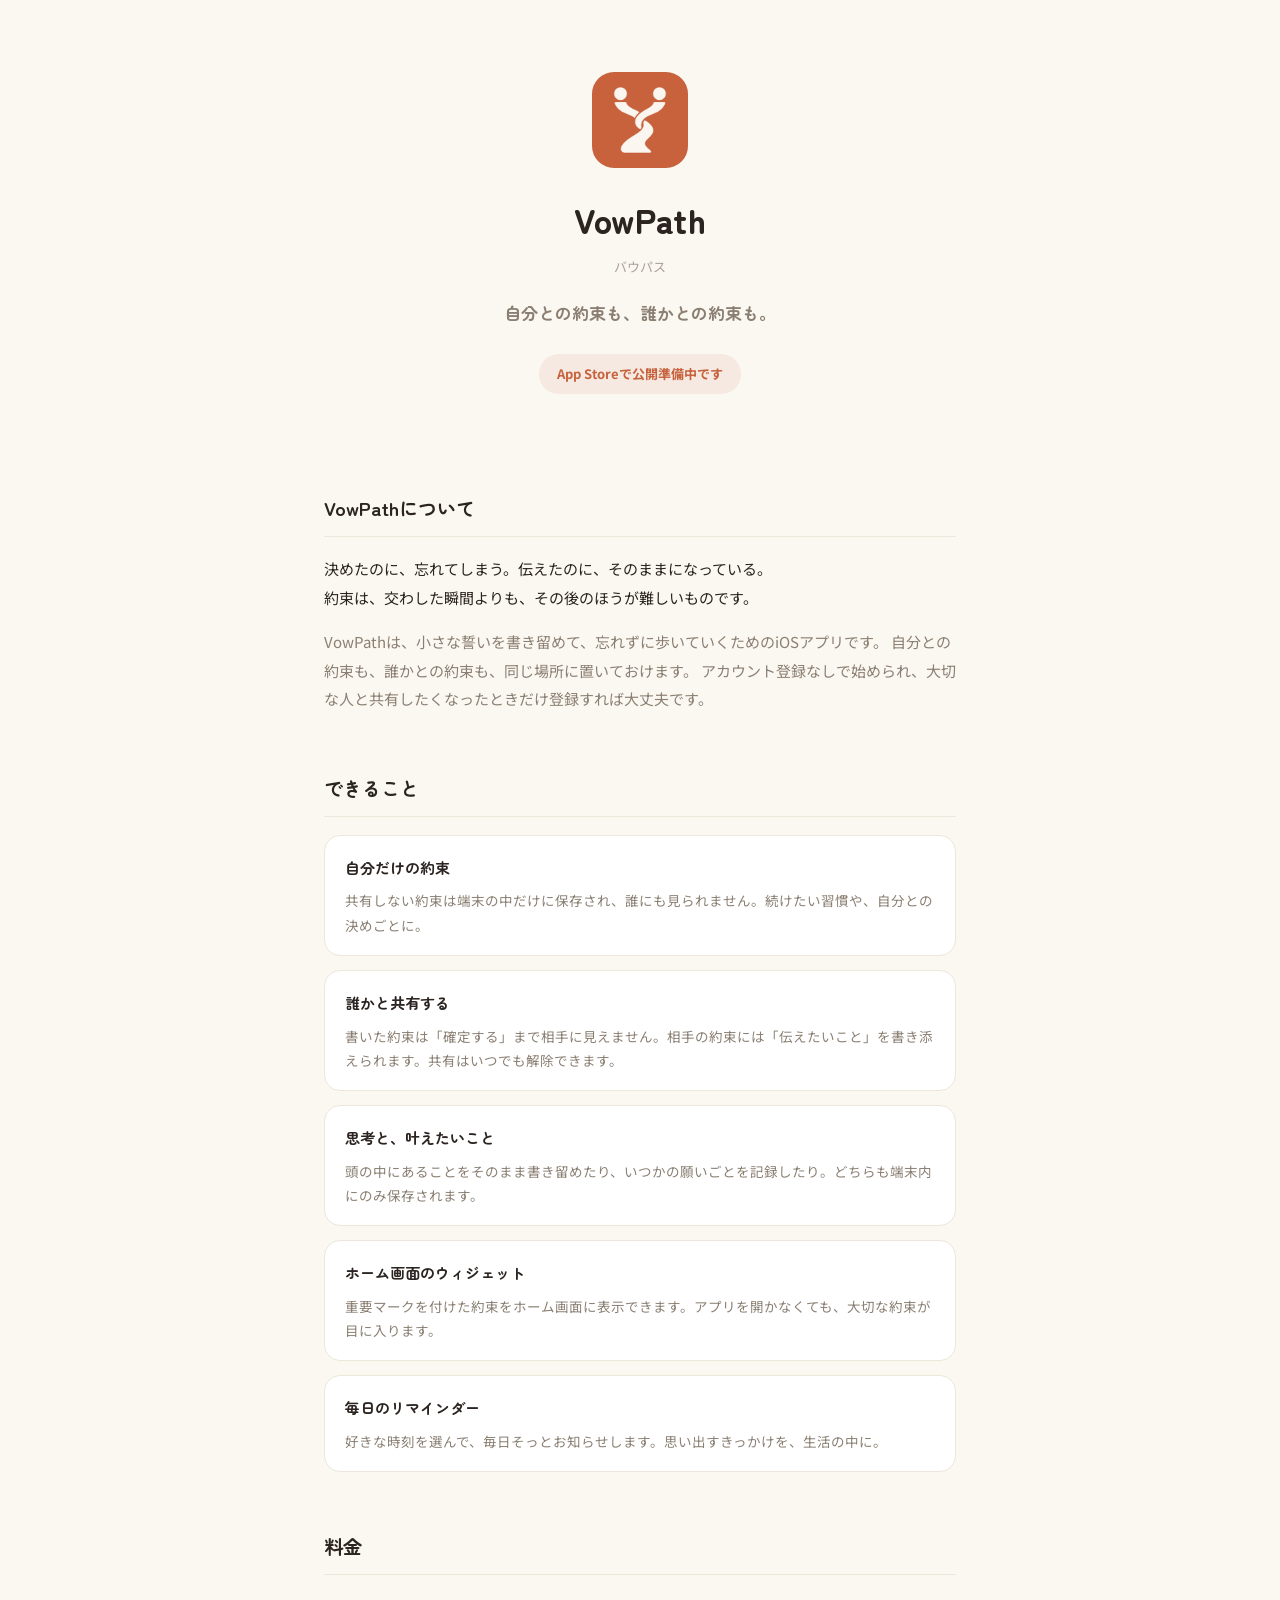
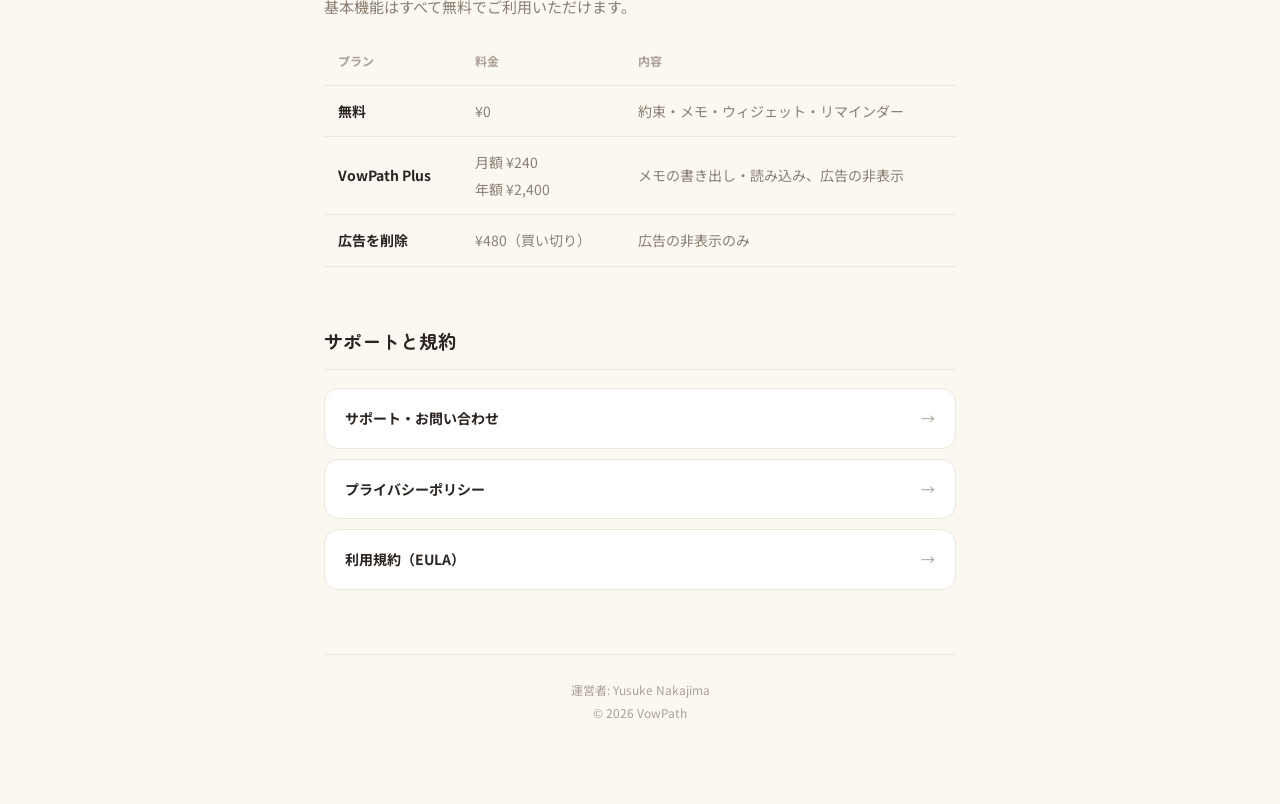
==== VowPath/index.html @ fac7d786 "Add VowPath landing page Serves as the marketing URL for the App Store listing, which is also the do" ====
<!doctype html>
<html lang="ja">
<meta charset="utf-8">
<meta name="viewport" content="width=device-width, initial-scale=1">
<title>VowPath（バウパス） — 約束を、忘れないために</title>
<meta name="description" content="自分との約束も、誰かとの約束も。書き留めて、忘れずにいるためのiOSアプリです。">
<link rel="icon" href="icon.png">
<link rel="stylesheet" href="https://fonts.googleapis.com/css2?family=Zen+Maru+Gothic:wght@500;700;900&family=Noto+Sans+JP:wght@400;500;700&display=swap">
<style>
  :root {
    --paper: #FBF7F1;
    --card: #FFFFFF;
    --ink: #2B2420;
    --ink-soft: #8A7F72;
    --muted: #ABA095;
    --line: #EDE6DB;
    --accent: #C7623D;
    --accent-soft: #F5E9E1;
    --green: #3E6B5C;
  }

  @media (prefers-color-scheme: dark) {
    :root:not([data-theme="light"]) {
      --paper: #1A1614;
      --card: #241E1B;
      --ink: #F2EBE3;
      --ink-soft: #B5A99B;
      --muted: #8A7F72;
      --line: #3A312C;
      --accent: #E0805C;
      --accent-soft: #3A2620;
      --green: #6FA891;
    }
  }

  :root[data-theme="dark"] {
    --paper: #1A1614;
    --card: #241E1B;
    --ink: #F2EBE3;
    --ink-soft: #B5A99B;
    --muted: #8A7F72;
    --line: #3A312C;
    --accent: #E0805C;
    --accent-soft: #3A2620;
    --green: #6FA891;
  }

  * { box-sizing: border-box; }

  body {
    margin: 0;
    background: var(--paper);
    color: var(--ink);
    font-family: "Noto Sans JP", "Hiragino Sans", sans-serif;
    line-height: 1.9;
    -webkit-font-smoothing: antialiased;
  }

  a { color: var(--accent); }

  .wrap { max-width: 680px; margin: 0 auto; padding: 0 24px 80px; }

  header.hero {
    text-align: center;
    padding: 72px 0 40px;
  }

  header.hero img.icon {
    width: 96px;
    height: 96px;
    border-radius: 22px;
    display: block;
    margin: 0 auto 20px;
  }

  h1 {
    font-family: "Zen Maru Gothic", "Hiragino Maru Gothic ProN", sans-serif;
    font-weight: 900;
    font-size: 34px;
    margin: 0 0 2px;
    letter-spacing: 0.01em;
  }

  .reading { font-size: 13px; color: var(--muted); margin: 0 0 18px; }

  .tagline {
    font-family: "Zen Maru Gothic", sans-serif;
    font-weight: 700;
    font-size: 17px;
    color: var(--ink-soft);
    margin: 0;
  }

  .status {
    display: inline-block;
    margin-top: 24px;
    background: var(--accent-soft);
    color: var(--accent);
    border-radius: 999px;
    padding: 8px 18px;
    font-size: 13px;
    font-weight: 700;
  }

  section { margin-top: 56px; }

  h2 {
    font-family: "Zen Maru Gothic", sans-serif;
    font-weight: 700;
    font-size: 19px;
    margin: 0 0 18px;
    padding-bottom: 10px;
    border-bottom: 1px solid var(--line);
  }

  p { font-size: 15px; color: var(--ink-soft); margin: 0 0 16px; }
  p.lead { color: var(--ink); }

  .features { display: grid; gap: 14px; }

  .feature {
    background: var(--card);
    border: 1px solid var(--line);
    border-radius: 16px;
    padding: 18px 20px;
  }

  .feature h3 {
    font-family: "Zen Maru Gothic", sans-serif;
    font-size: 15px;
    font-weight: 700;
    margin: 0 0 6px;
    color: var(--ink);
  }

  .feature p { font-size: 13.5px; margin: 0; line-height: 1.8; }

  table.plans {
    width: 100%;
    border-collapse: collapse;
    font-size: 14px;
  }
  table.plans th, table.plans td {
    text-align: left;
    padding: 12px 14px;
    border-bottom: 1px solid var(--line);
  }
  table.plans th { color: var(--muted); font-size: 12px; font-weight: 700; }
  table.plans td { color: var(--ink-soft); }
  table.plans td.name { color: var(--ink); font-weight: 700; }

  nav.links { display: grid; gap: 10px; }

  nav.links a {
    display: flex;
    justify-content: space-between;
    align-items: center;
    gap: 12px;
    background: var(--card);
    border: 1px solid var(--line);
    border-radius: 14px;
    padding: 16px 20px;
    text-decoration: none;
    color: var(--ink);
    font-size: 14px;
    font-weight: 700;
  }
  nav.links a:hover { border-color: var(--accent); color: var(--accent); }
  nav.links a span.arrow { color: var(--muted); font-weight: 400; }

  footer {
    margin-top: 64px;
    padding-top: 24px;
    border-top: 1px solid var(--line);
    font-size: 12px;
    color: var(--muted);
    text-align: center;
  }

  @media (max-width: 520px) {
    header.hero { padding: 48px 0 32px; }
    h1 { font-size: 28px; }
    .tagline { font-size: 15px; }
  }
</style>

<div class="wrap">
  <header class="hero">
    <img class="icon" src="icon.png" alt="VowPath">
    <h1>VowPath</h1>
    <p class="reading">バウパス</p>
    <p class="tagline">自分との約束も、誰かとの約束も。</p>
    <!-- 公開後、ここをApp Storeへのリンクに差し替える -->
    <span class="status">App Storeで公開準備中です</span>
  </header>

  <section>
    <h2>VowPathについて</h2>
    <p class="lead">
      決めたのに、忘れてしまう。伝えたのに、そのままになっている。<br>
      約束は、交わした瞬間よりも、その後のほうが難しいものです。
    </p>
    <p>
      VowPathは、小さな誓いを書き留めて、忘れずに歩いていくためのiOSアプリです。
      自分との約束も、誰かとの約束も、同じ場所に置いておけます。
      アカウント登録なしで始められ、大切な人と共有したくなったときだけ登録すれば大丈夫です。
    </p>
  </section>

  <section>
    <h2>できること</h2>
    <div class="features">
      <div class="feature">
        <h3>自分だけの約束</h3>
        <p>共有しない約束は端末の中だけに保存され、誰にも見られません。続けたい習慣や、自分との決めごとに。</p>
      </div>
      <div class="feature">
        <h3>誰かと共有する</h3>
        <p>書いた約束は「確定する」まで相手に見えません。相手の約束には「伝えたいこと」を書き添えられます。共有はいつでも解除できます。</p>
      </div>
      <div class="feature">
        <h3>思考と、叶えたいこと</h3>
        <p>頭の中にあることをそのまま書き留めたり、いつかの願いごとを記録したり。どちらも端末内にのみ保存されます。</p>
      </div>
      <div class="feature">
        <h3>ホーム画面のウィジェット</h3>
        <p>重要マークを付けた約束をホーム画面に表示できます。アプリを開かなくても、大切な約束が目に入ります。</p>
      </div>
      <div class="feature">
        <h3>毎日のリマインダー</h3>
        <p>好きな時刻を選んで、毎日そっとお知らせします。思い出すきっかけを、生活の中に。</p>
      </div>
    </div>
  </section>

  <section>
    <h2>料金</h2>
    <p>基本機能はすべて無料でご利用いただけます。</p>
    <table class="plans">
      <tr>
        <th>プラン</th>
        <th>料金</th>
        <th>内容</th>
      </tr>
      <tr>
        <td class="name">無料</td>
        <td>¥0</td>
        <td>約束・メモ・ウィジェット・リマインダー</td>
      </tr>
      <tr>
        <td class="name">VowPath Plus</td>
        <td>月額 ¥240<br>年額 ¥2,400</td>
        <td>メモの書き出し・読み込み、広告の非表示</td>
      </tr>
      <tr>
        <td class="name">広告を削除</td>
        <td>¥480（買い切り）</td>
        <td>広告の非表示のみ</td>
      </tr>
    </table>
  </section>

  <section>
    <h2>サポートと規約</h2>
    <nav class="links">
      <a href="support.html">サポート・お問い合わせ<span class="arrow">→</span></a>
      <a href="privacy.html">プライバシーポリシー<span class="arrow">→</span></a>
      <a href="https://www.apple.com/legal/internet-services/itunes/dev/stdeula/">利用規約（EULA）<span class="arrow">→</span></a>
    </nav>
  </section>

  <footer>
    運営者: Yusuke Nakajima<br>
    &copy; 2026 VowPath
  </footer>
</div>
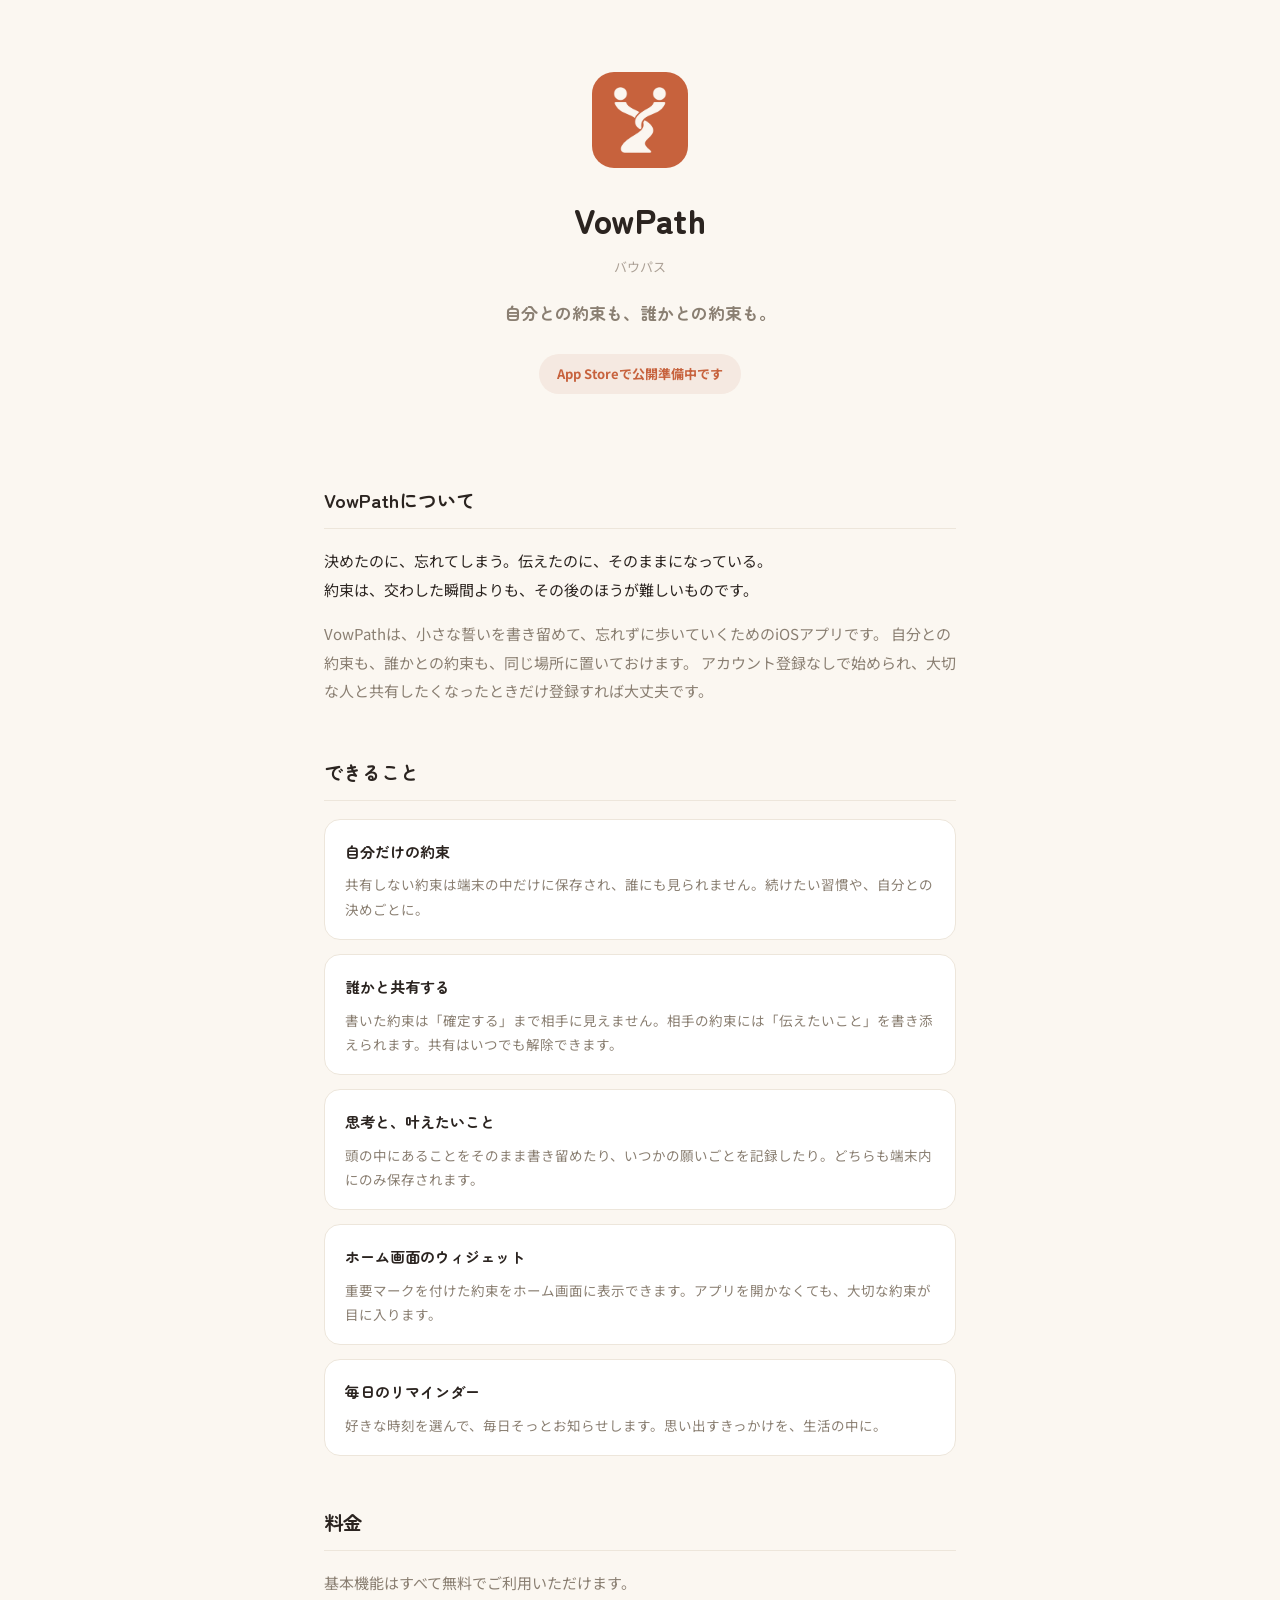
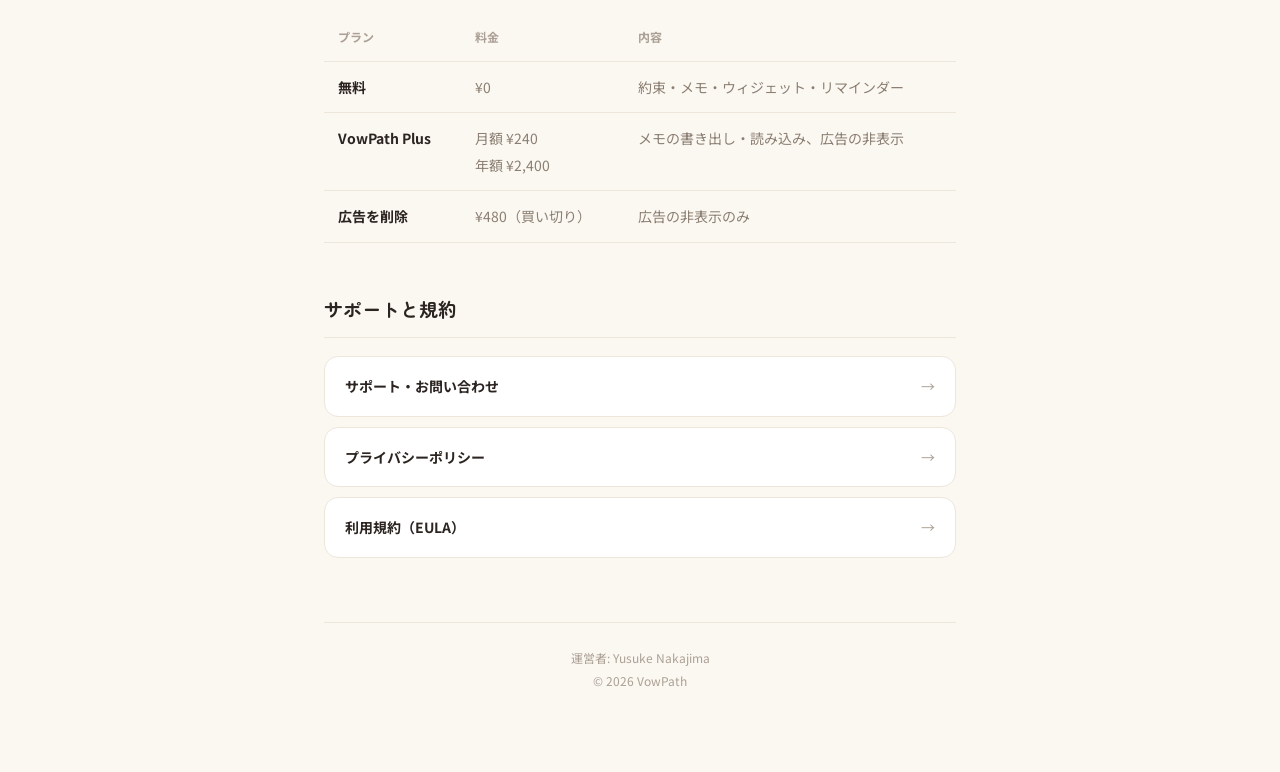
==== commit f032a5d3: "Unify VowPath pages under a shared stylesheet and correct the privacy policy The privacy policy stil" ====
--- a/VowPath/index.html
+++ b/VowPath/index.html
@@ -6,183 +6,7 @@
 <meta name="description" content="自分との約束も、誰かとの約束も。書き留めて、忘れずにいるためのiOSアプリです。">
 <link rel="icon" href="icon.png">
 <link rel="stylesheet" href="https://fonts.googleapis.com/css2?family=Zen+Maru+Gothic:wght@500;700;900&family=Noto+Sans+JP:wght@400;500;700&display=swap">
-<style>
-  :root {
-    --paper: #FBF7F1;
-    --card: #FFFFFF;
-    --ink: #2B2420;
-    --ink-soft: #8A7F72;
-    --muted: #ABA095;
-    --line: #EDE6DB;
-    --accent: #C7623D;
-    --accent-soft: #F5E9E1;
-    --green: #3E6B5C;
-  }
-
-  @media (prefers-color-scheme: dark) {
-    :root:not([data-theme="light"]) {
-      --paper: #1A1614;
-      --card: #241E1B;
-      --ink: #F2EBE3;
-      --ink-soft: #B5A99B;
-      --muted: #8A7F72;
-      --line: #3A312C;
-      --accent: #E0805C;
-      --accent-soft: #3A2620;
-      --green: #6FA891;
-    }
-  }
-
-  :root[data-theme="dark"] {
-    --paper: #1A1614;
-    --card: #241E1B;
-    --ink: #F2EBE3;
-    --ink-soft: #B5A99B;
-    --muted: #8A7F72;
-    --line: #3A312C;
-    --accent: #E0805C;
-    --accent-soft: #3A2620;
-    --green: #6FA891;
-  }
-
-  * { box-sizing: border-box; }
-
-  body {
-    margin: 0;
-    background: var(--paper);
-    color: var(--ink);
-    font-family: "Noto Sans JP", "Hiragino Sans", sans-serif;
-    line-height: 1.9;
-    -webkit-font-smoothing: antialiased;
-  }
-
-  a { color: var(--accent); }
-
-  .wrap { max-width: 680px; margin: 0 auto; padding: 0 24px 80px; }
-
-  header.hero {
-    text-align: center;
-    padding: 72px 0 40px;
-  }
-
-  header.hero img.icon {
-    width: 96px;
-    height: 96px;
-    border-radius: 22px;
-    display: block;
-    margin: 0 auto 20px;
-  }
-
-  h1 {
-    font-family: "Zen Maru Gothic", "Hiragino Maru Gothic ProN", sans-serif;
-    font-weight: 900;
-    font-size: 34px;
-    margin: 0 0 2px;
-    letter-spacing: 0.01em;
-  }
-
-  .reading { font-size: 13px; color: var(--muted); margin: 0 0 18px; }
-
-  .tagline {
-    font-family: "Zen Maru Gothic", sans-serif;
-    font-weight: 700;
-    font-size: 17px;
-    color: var(--ink-soft);
-    margin: 0;
-  }
-
-  .status {
-    display: inline-block;
-    margin-top: 24px;
-    background: var(--accent-soft);
-    color: var(--accent);
-    border-radius: 999px;
-    padding: 8px 18px;
-    font-size: 13px;
-    font-weight: 700;
-  }
-
-  section { margin-top: 56px; }
-
-  h2 {
-    font-family: "Zen Maru Gothic", sans-serif;
-    font-weight: 700;
-    font-size: 19px;
-    margin: 0 0 18px;
-    padding-bottom: 10px;
-    border-bottom: 1px solid var(--line);
-  }
-
-  p { font-size: 15px; color: var(--ink-soft); margin: 0 0 16px; }
-  p.lead { color: var(--ink); }
-
-  .features { display: grid; gap: 14px; }
-
-  .feature {
-    background: var(--card);
-    border: 1px solid var(--line);
-    border-radius: 16px;
-    padding: 18px 20px;
-  }
-
-  .feature h3 {
-    font-family: "Zen Maru Gothic", sans-serif;
-    font-size: 15px;
-    font-weight: 700;
-    margin: 0 0 6px;
-    color: var(--ink);
-  }
-
-  .feature p { font-size: 13.5px; margin: 0; line-height: 1.8; }
-
-  table.plans {
-    width: 100%;
-    border-collapse: collapse;
-    font-size: 14px;
-  }
-  table.plans th, table.plans td {
-    text-align: left;
-    padding: 12px 14px;
-    border-bottom: 1px solid var(--line);
-  }
-  table.plans th { color: var(--muted); font-size: 12px; font-weight: 700; }
-  table.plans td { color: var(--ink-soft); }
-  table.plans td.name { color: var(--ink); font-weight: 700; }
-
-  nav.links { display: grid; gap: 10px; }
-
-  nav.links a {
-    display: flex;
-    justify-content: space-between;
-    align-items: center;
-    gap: 12px;
-    background: var(--card);
-    border: 1px solid var(--line);
-    border-radius: 14px;
-    padding: 16px 20px;
-    text-decoration: none;
-    color: var(--ink);
-    font-size: 14px;
-    font-weight: 700;
-  }
-  nav.links a:hover { border-color: var(--accent); color: var(--accent); }
-  nav.links a span.arrow { color: var(--muted); font-weight: 400; }
-
-  footer {
-    margin-top: 64px;
-    padding-top: 24px;
-    border-top: 1px solid var(--line);
-    font-size: 12px;
-    color: var(--muted);
-    text-align: center;
-  }
-
-  @media (max-width: 520px) {
-    header.hero { padding: 48px 0 32px; }
-    h1 { font-size: 28px; }
-    .tagline { font-size: 15px; }
-  }
-</style>
+<link rel="stylesheet" href="style.css">
 
 <div class="wrap">
   <header class="hero">
--- a/VowPath/style.css
+++ b/VowPath/style.css
@@ -0,0 +1,270 @@
+/* VowPath の公開ページ共通スタイル（index / support / privacy） */
+
+:root {
+  --paper: #FBF7F1;
+  --card: #FFFFFF;
+  --ink: #2B2420;
+  --ink-soft: #8A7F72;
+  --muted: #ABA095;
+  --line: #EDE6DB;
+  --accent: #C7623D;
+  --accent-soft: #F5E9E1;
+  --green: #3E6B5C;
+}
+
+@media (prefers-color-scheme: dark) {
+  :root:not([data-theme="light"]) {
+    --paper: #1A1614;
+    --card: #241E1B;
+    --ink: #F2EBE3;
+    --ink-soft: #B5A99B;
+    --muted: #8A7F72;
+    --line: #3A312C;
+    --accent: #E0805C;
+    --accent-soft: #3A2620;
+    --green: #6FA891;
+  }
+}
+
+:root[data-theme="dark"] {
+  --paper: #1A1614;
+  --card: #241E1B;
+  --ink: #F2EBE3;
+  --ink-soft: #B5A99B;
+  --muted: #8A7F72;
+  --line: #3A312C;
+  --accent: #E0805C;
+  --accent-soft: #3A2620;
+  --green: #6FA891;
+}
+
+* { box-sizing: border-box; }
+
+body {
+  margin: 0;
+  background: var(--paper);
+  color: var(--ink);
+  font-family: "Noto Sans JP", "Hiragino Sans", sans-serif;
+  line-height: 1.9;
+  -webkit-font-smoothing: antialiased;
+}
+
+a { color: var(--accent); }
+
+.wrap { max-width: 680px; margin: 0 auto; padding: 0 24px 80px; }
+
+/* --- トップページのヒーロー --- */
+
+header.hero { text-align: center; padding: 72px 0 40px; }
+
+header.hero img.icon {
+  width: 96px;
+  height: 96px;
+  border-radius: 22px;
+  display: block;
+  margin: 0 auto 20px;
+}
+
+h1 {
+  font-family: "Zen Maru Gothic", "Hiragino Maru Gothic ProN", sans-serif;
+  font-weight: 900;
+  font-size: 34px;
+  margin: 0 0 2px;
+  letter-spacing: 0.01em;
+}
+
+.reading { font-size: 13px; color: var(--muted); margin: 0 0 18px; }
+
+.tagline {
+  font-family: "Zen Maru Gothic", sans-serif;
+  font-weight: 700;
+  font-size: 17px;
+  color: var(--ink-soft);
+  margin: 0;
+}
+
+.status {
+  display: inline-block;
+  margin-top: 24px;
+  background: var(--accent-soft);
+  color: var(--accent);
+  border-radius: 999px;
+  padding: 8px 18px;
+  font-size: 13px;
+  font-weight: 700;
+}
+
+/* --- 下層ページのヘッダー --- */
+
+header.page {
+  padding: 56px 0 28px;
+  border-bottom: 1px solid var(--line);
+  margin-bottom: 8px;
+}
+
+header.page .wordmark {
+  display: flex;
+  align-items: baseline;
+  gap: 10px;
+  margin: 0 0 6px;
+}
+
+header.page .wordmark .name {
+  font-family: "Zen Maru Gothic", "Hiragino Maru Gothic ProN", sans-serif;
+  font-weight: 900;
+  font-size: 30px;
+  color: var(--accent);
+}
+
+header.page .wordmark .kind {
+  font-family: "Zen Maru Gothic", sans-serif;
+  font-weight: 700;
+  font-size: 17px;
+  color: var(--ink-soft);
+}
+
+header.page .lede {
+  margin: 8px 0 0;
+  color: var(--muted);
+  font-size: 14px;
+}
+
+/* --- 本文 --- */
+
+section { margin-top: 48px; }
+
+h2 {
+  font-family: "Zen Maru Gothic", sans-serif;
+  font-weight: 700;
+  font-size: 19px;
+  margin: 0 0 18px;
+  padding-bottom: 10px;
+  border-bottom: 1px solid var(--line);
+}
+
+h3 {
+  font-family: "Zen Maru Gothic", sans-serif;
+  font-size: 16px;
+  font-weight: 700;
+  margin: 32px 0 10px;
+  color: var(--ink);
+}
+
+p { font-size: 15px; color: var(--ink-soft); margin: 0 0 16px; }
+p.lead { color: var(--ink); }
+p.updated { font-size: 13px; color: var(--muted); margin: 0 0 24px; }
+
+ul { padding-left: 1.3em; margin: 8px 0 16px; }
+li { font-size: 15px; color: var(--ink-soft); margin: 4px 0; }
+
+/* --- 機能カード（トップページ） --- */
+
+.features { display: grid; gap: 14px; }
+
+.feature {
+  background: var(--card);
+  border: 1px solid var(--line);
+  border-radius: 16px;
+  padding: 18px 20px;
+}
+
+.feature h3 { font-size: 15px; margin: 0 0 6px; }
+.feature p { font-size: 13.5px; margin: 0; line-height: 1.8; }
+
+/* --- 表 --- */
+
+.table-scroll { overflow-x: auto; }
+
+table {
+  width: 100%;
+  border-collapse: collapse;
+  font-size: 14px;
+  margin: 8px 0 16px;
+}
+
+table th, table td {
+  text-align: left;
+  padding: 12px 14px;
+  border-bottom: 1px solid var(--line);
+  vertical-align: top;
+}
+
+table th { color: var(--muted); font-size: 12px; font-weight: 700; }
+table td { color: var(--ink-soft); }
+table td.name { color: var(--ink); font-weight: 700; }
+
+/* --- 注記 --- */
+
+.note {
+  background: var(--accent-soft);
+  border-radius: 12px;
+  padding: 14px 16px;
+  font-size: 13.5px;
+  color: var(--ink-soft);
+  margin: 18px 0;
+}
+
+/* --- 連絡先カード --- */
+
+.contact-card {
+  background: var(--card);
+  border: 1px solid var(--line);
+  border-radius: 16px;
+  padding: 24px;
+  display: grid;
+  gap: 14px;
+}
+
+.contact-row {
+  display: flex;
+  justify-content: space-between;
+  gap: 16px;
+  padding-bottom: 14px;
+  border-bottom: 1px solid var(--line);
+}
+
+.contact-row:last-child { border-bottom: none; padding-bottom: 0; }
+.contact-row .label { font-size: 12px; color: var(--muted); font-weight: 700; }
+.contact-row .value { font-size: 14.5px; color: var(--ink); text-align: right; }
+
+/* --- リンク一覧 --- */
+
+nav.links { display: grid; gap: 10px; }
+
+nav.links a {
+  display: flex;
+  justify-content: space-between;
+  align-items: center;
+  gap: 12px;
+  background: var(--card);
+  border: 1px solid var(--line);
+  border-radius: 14px;
+  padding: 16px 20px;
+  text-decoration: none;
+  color: var(--ink);
+  font-size: 14px;
+  font-weight: 700;
+}
+
+nav.links a:hover { border-color: var(--accent); color: var(--accent); }
+nav.links a span.arrow { color: var(--muted); font-weight: 400; }
+
+/* --- フッター --- */
+
+footer {
+  margin-top: 64px;
+  padding-top: 24px;
+  border-top: 1px solid var(--line);
+  font-size: 12px;
+  color: var(--muted);
+  text-align: center;
+}
+
+@media (max-width: 520px) {
+  header.hero { padding: 48px 0 32px; }
+  h1 { font-size: 28px; }
+  .tagline { font-size: 15px; }
+  header.page .wordmark { flex-direction: column; gap: 2px; }
+  .contact-row { flex-direction: column; }
+  .contact-row .value { text-align: left; }
+}
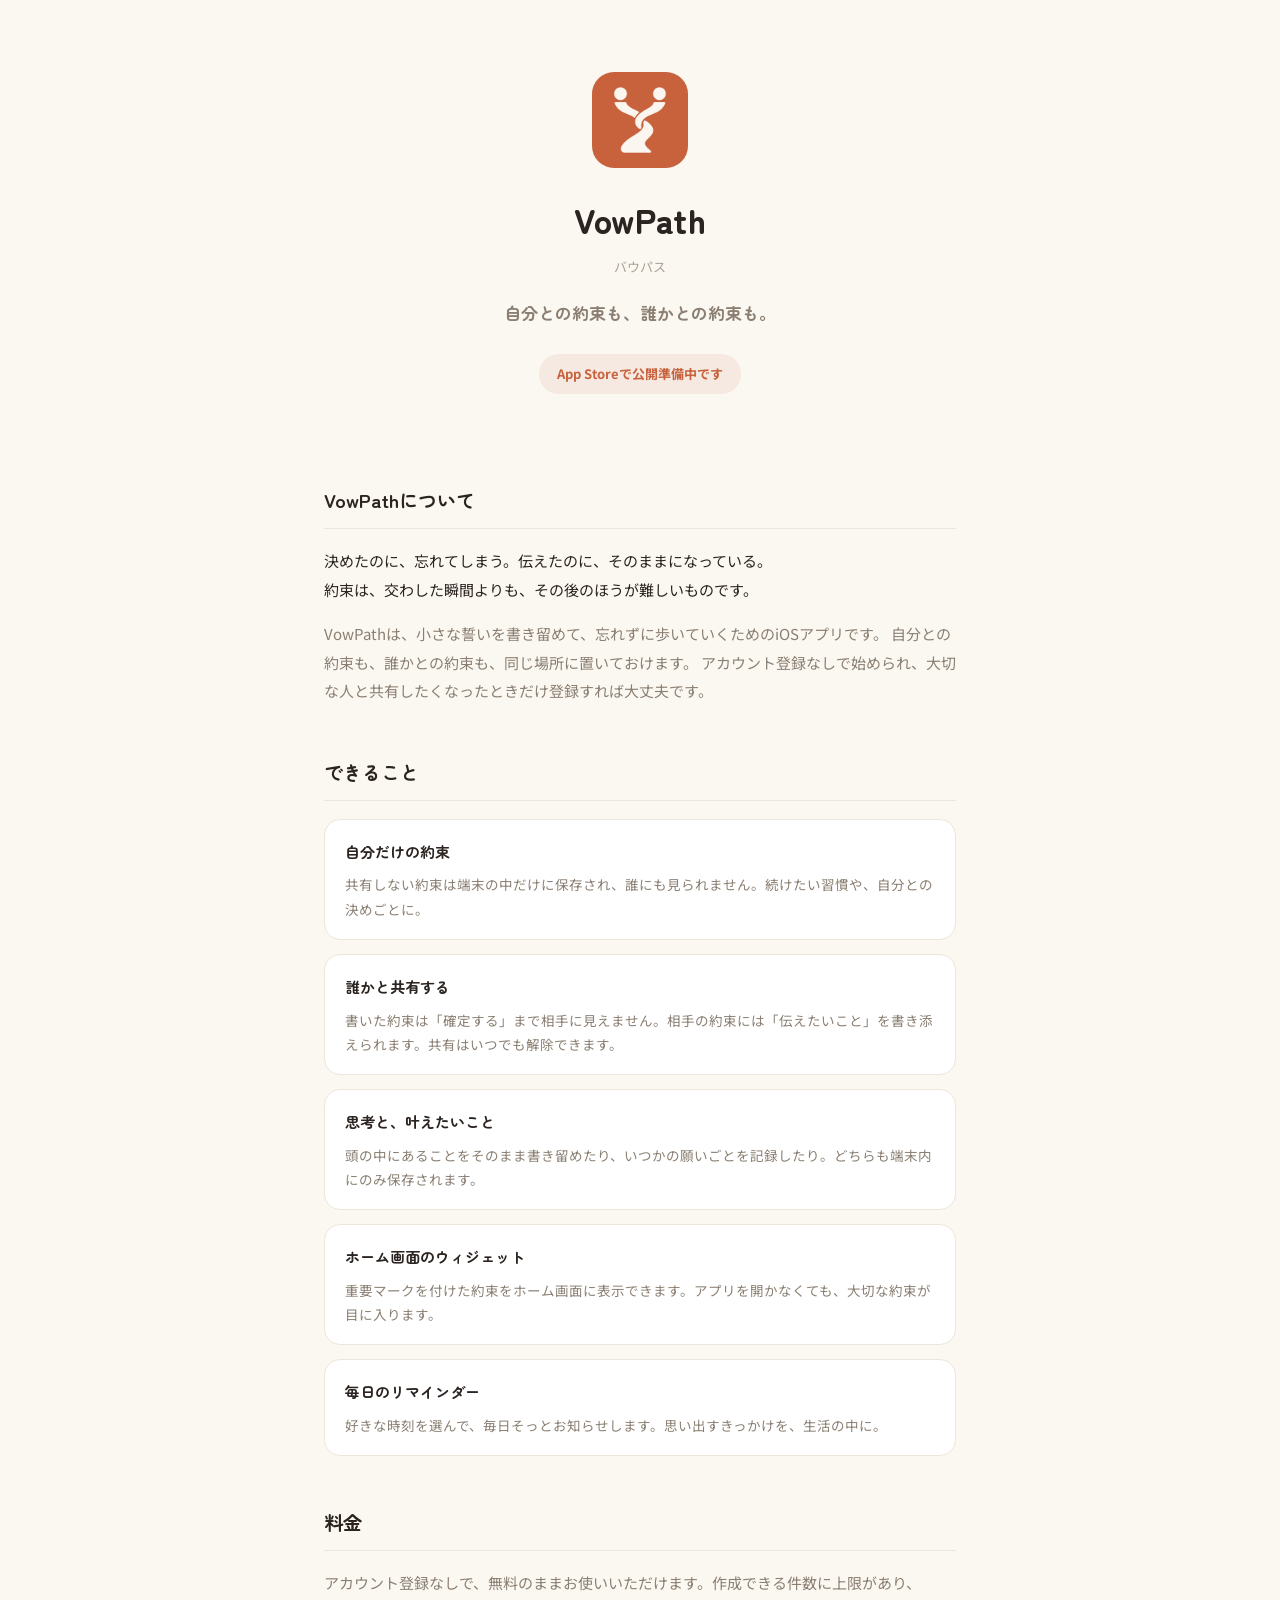
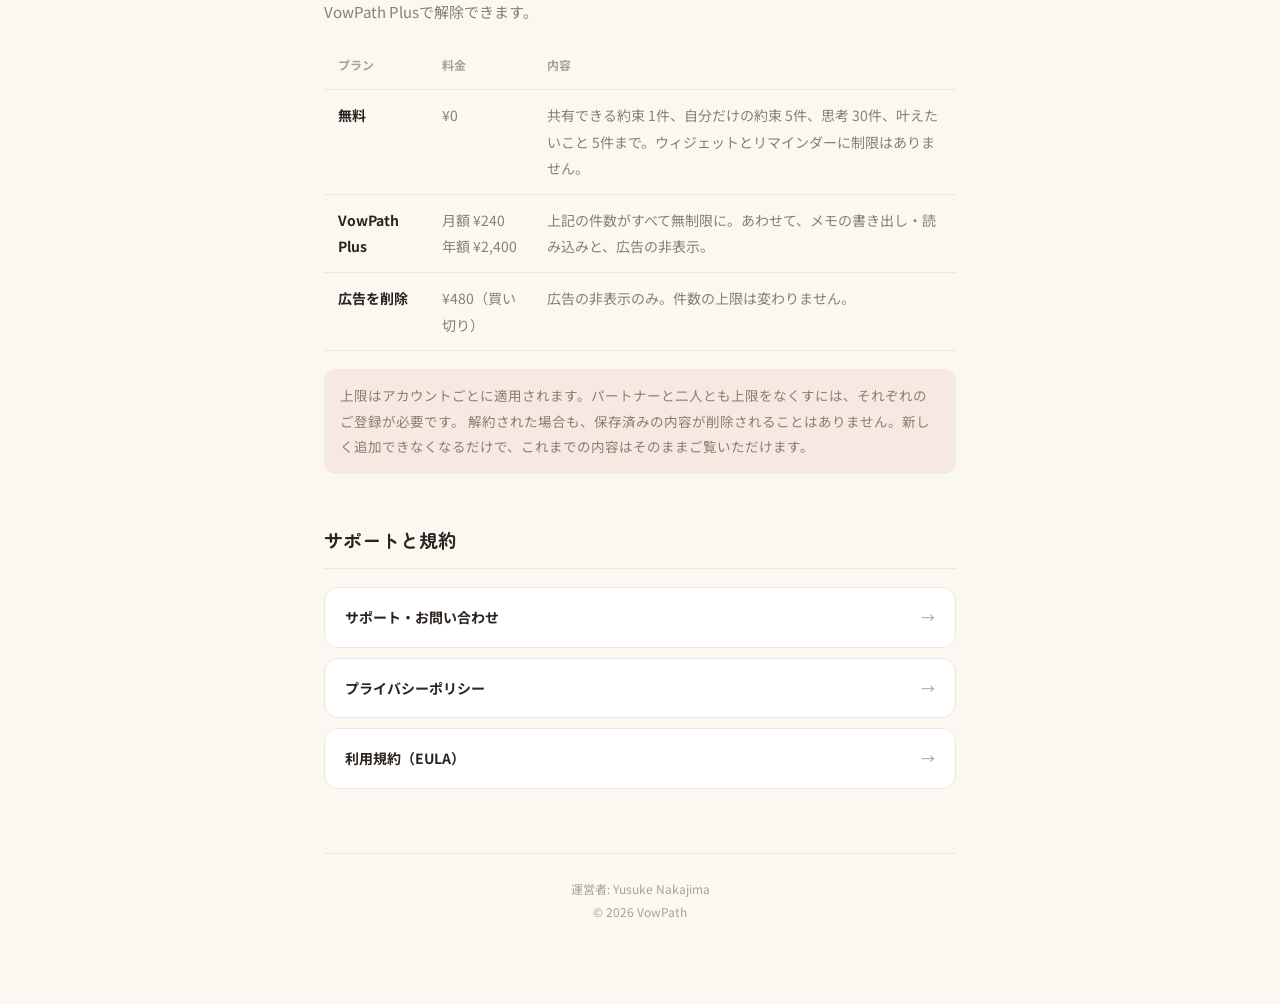
==== commit ae7d20d1: "VowPath v1.1: 無料版の上限をLPとサポートに反映 公開はv1.1の提出時にmainへマージする。審査中のv1.0には上限が 無いため、今mainに入れるとページと実物が食い違う。  - " ====
--- a/VowPath/index.html
+++ b/VowPath/index.html
@@ -59,7 +59,7 @@
 
   <section>
     <h2>料金</h2>
-    <p>基本機能はすべて無料でご利用いただけます。</p>
+    <p>アカウント登録なしで、無料のままお使いいただけます。作成できる件数に上限があり、VowPath Plusで解除できます。</p>
     <table class="plans">
       <tr>
         <th>プラン</th>
@@ -69,19 +69,23 @@
       <tr>
         <td class="name">無料</td>
         <td>¥0</td>
-        <td>約束・メモ・ウィジェット・リマインダー</td>
+        <td>共有できる約束 1件、自分だけの約束 5件、思考 30件、叶えたいこと 5件まで。ウィジェットとリマインダーに制限はありません。</td>
       </tr>
       <tr>
         <td class="name">VowPath Plus</td>
         <td>月額 ¥240<br>年額 ¥2,400</td>
-        <td>メモの書き出し・読み込み、広告の非表示</td>
+        <td>上記の件数がすべて無制限に。あわせて、メモの書き出し・読み込みと、広告の非表示。</td>
       </tr>
       <tr>
         <td class="name">広告を削除</td>
         <td>¥480（買い切り）</td>
-        <td>広告の非表示のみ</td>
+        <td>広告の非表示のみ。件数の上限は変わりません。</td>
       </tr>
     </table>
+    <p class="note">
+      上限はアカウントごとに適用されます。パートナーと二人とも上限をなくすには、それぞれのご登録が必要です。
+      解約された場合も、保存済みの内容が削除されることはありません。新しく追加できなくなるだけで、これまでの内容はそのままご覧いただけます。
+    </p>
   </section>
 
   <section>
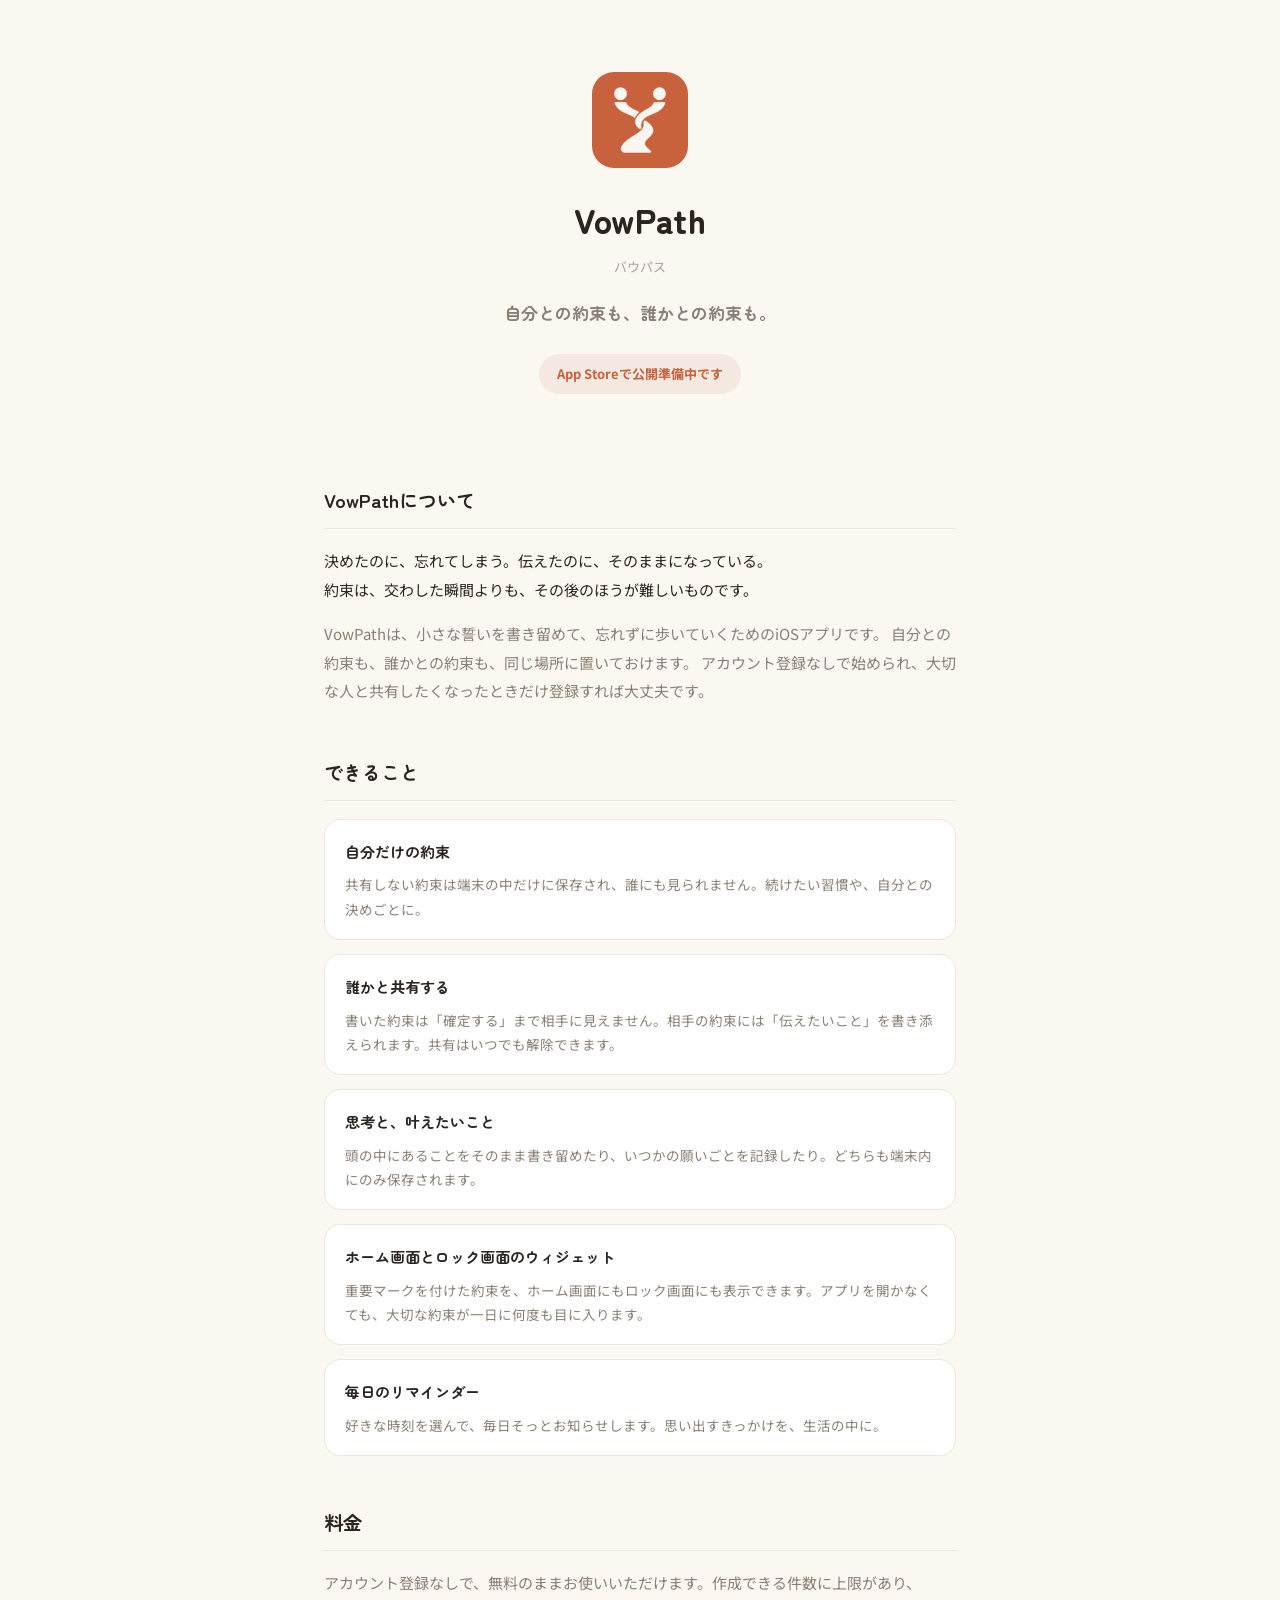
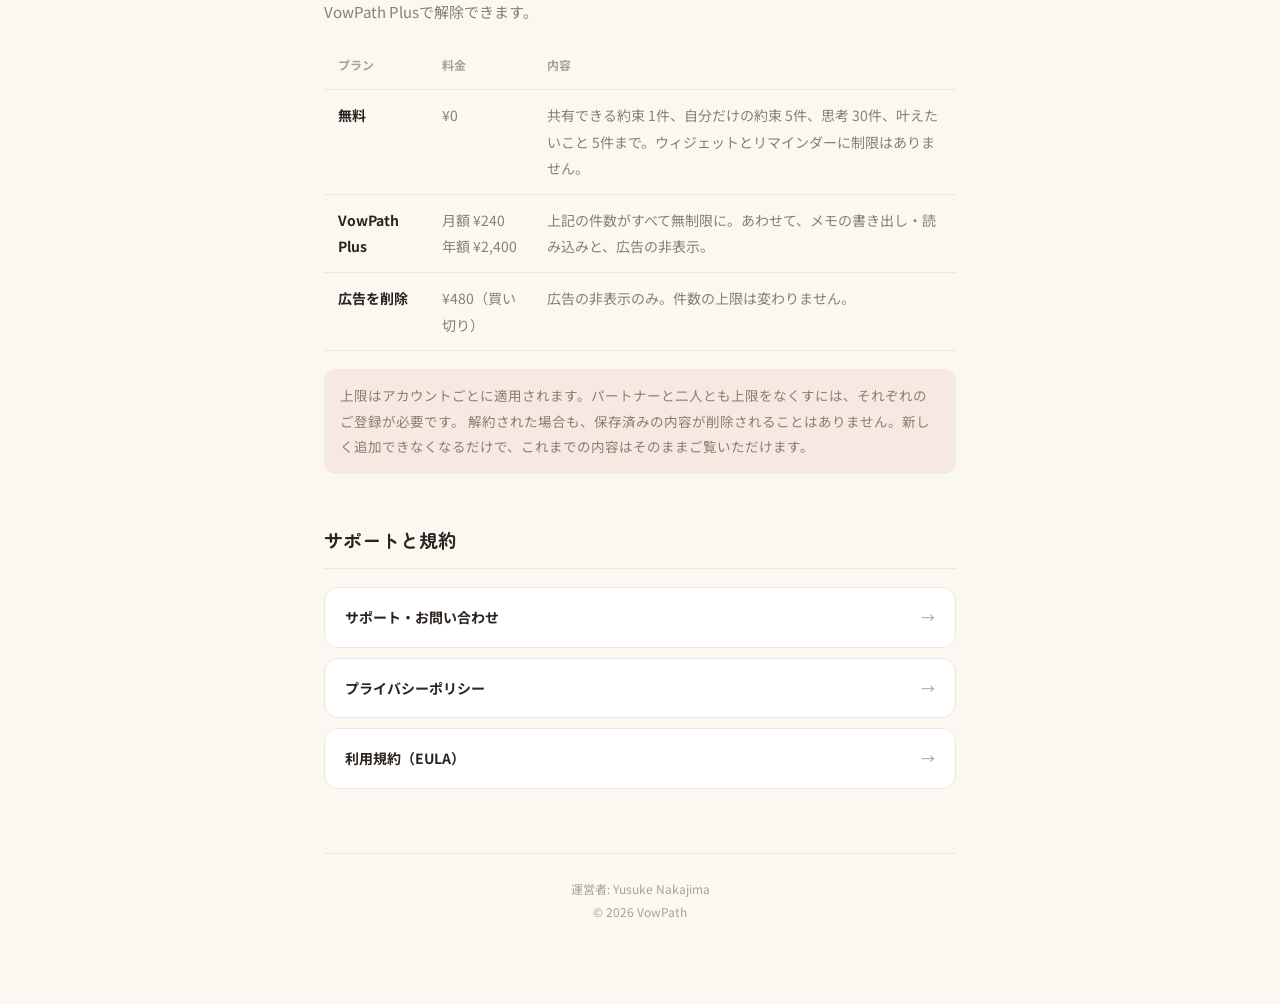
==== commit be183767: "ロック画面のウィジェット対応をLPに反映 Co-Authored-By: Claude Opus 5 <noreply@anthropic.com>" ====
--- a/VowPath/index.html
+++ b/VowPath/index.html
@@ -47,8 +47,8 @@
         <p>頭の中にあることをそのまま書き留めたり、いつかの願いごとを記録したり。どちらも端末内にのみ保存されます。</p>
       </div>
       <div class="feature">
-        <h3>ホーム画面のウィジェット</h3>
-        <p>重要マークを付けた約束をホーム画面に表示できます。アプリを開かなくても、大切な約束が目に入ります。</p>
+        <h3>ホーム画面とロック画面のウィジェット</h3>
+        <p>重要マークを付けた約束を、ホーム画面にもロック画面にも表示できます。アプリを開かなくても、大切な約束が一日に何度も目に入ります。</p>
       </div>
       <div class="feature">
         <h3>毎日のリマインダー</h3>
